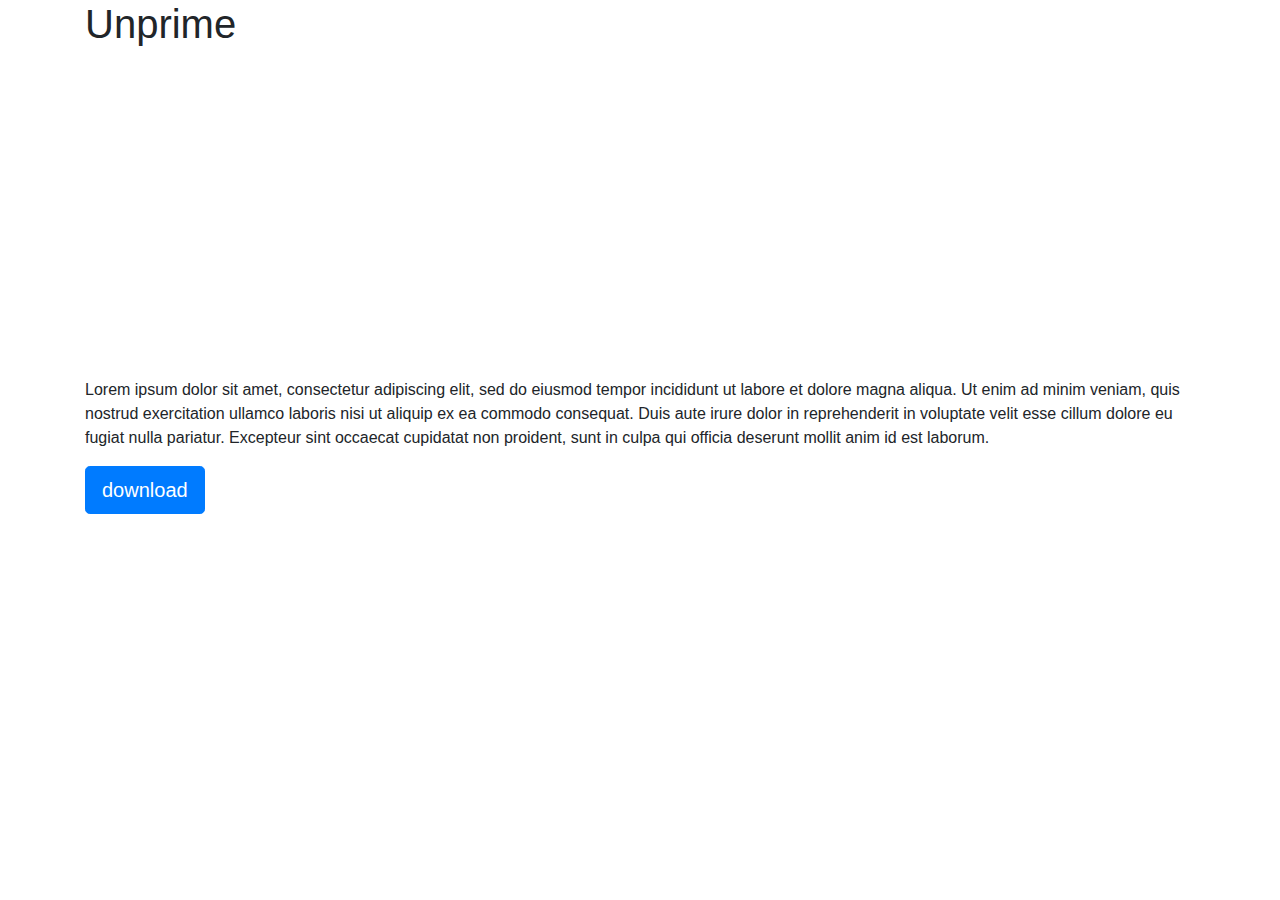
==== index.html @ d13f7005 "Update index.html" ====
<!DOCTYPE html>
<html class="no-js" lang="">
  <head>
    <meta charset="utf-8" />
    <title></title>
    <meta name="description" content="" />
    <meta name="viewport" content="width=device-width, initial-scale=1" />

    <!-- Place favicon.ico in the root directory -->
    <link
      rel="stylesheet"
      href="https://stackpath.bootstrapcdn.com/bootstrap/4.3.1/css/bootstrap.min.css"
      integrity="sha384-ggOyR0iXCbMQv3Xipma34MD+dH/1fQ784/j6cY/iJTQUOhcWr7x9JvoRxT2MZw1T"
      crossorigin="anonymous"
    />
    <link rel="stylesheet" href="css/main.css" />
  </head>

  <body>
    <!--[if IE]>
      <p class="browserupgrade">
        You are using an <strong>outdated</strong> browser. Please
        <a href="https://browsehappy.com/">upgrade your browser</a> to improve
        your experience and security.
      </p>
    <![endif]-->
    <div class="container">
      <div class="row">
        <div class="col-12">
          <h1>Unprime</h1>

          <iframe
            width="560"
            height="315"
            src="https://www.youtube.com/embed/CNzfE7yivSU"
            frameborder="0"
            allow="accelerometer; autoplay; encrypted-media; gyroscope; picture-in-picture"
            allowfullscreen
          ></iframe>
          <p class="description">
            Lorem ipsum dolor sit amet, consectetur adipiscing elit, sed do
            eiusmod tempor incididunt ut labore et dolore magna aliqua. Ut enim
            ad minim veniam, quis nostrud exercitation ullamco laboris nisi ut
            aliquip ex ea commodo consequat. Duis aute irure dolor in
            reprehenderit in voluptate velit esse cillum dolore eu fugiat nulla
            pariatur. Excepteur sint occaecat cupidatat non proident, sunt in
            culpa qui officia deserunt mollit anim id est laborum.
          </p>
          <a role="button" class="btn btn-primary btn-lg" href="/">download</a>
        </div>
      </div>
    </div>
    <!-- Add your site or application content here -->
    <script
      src="https://code.jquery.com/jquery-3.3.1.slim.min.js"
      integrity="sha384-q8i/X+965DzO0rT7abK41JStQIAqVgRVzpbzo5smXKp4YfRvH+8abtTE1Pi6jizo"
      crossorigin="anonymous"
    ></script>
    <script
      src="https://cdnjs.cloudflare.com/ajax/libs/popper.js/1.14.7/umd/popper.min.js"
      integrity="sha384-UO2eT0CpHqdSJQ6hJty5KVphtPhzWj9WO1clHTMGa3JDZwrnQq4sF86dIHNDz0W1"
      crossorigin="anonymous"
    ></script>
    <script
      src="https://stackpath.bootstrapcdn.com/bootstrap/4.3.1/js/bootstrap.min.js"
      integrity="sha384-JjSmVgyd0p3pXB1rRibZUAYoIIy6OrQ6VrjIEaFf/nJGzIxFDsf4x0xIM+B07jRM"
      crossorigin="anonymous"
    ></script>
  </body>
</html>
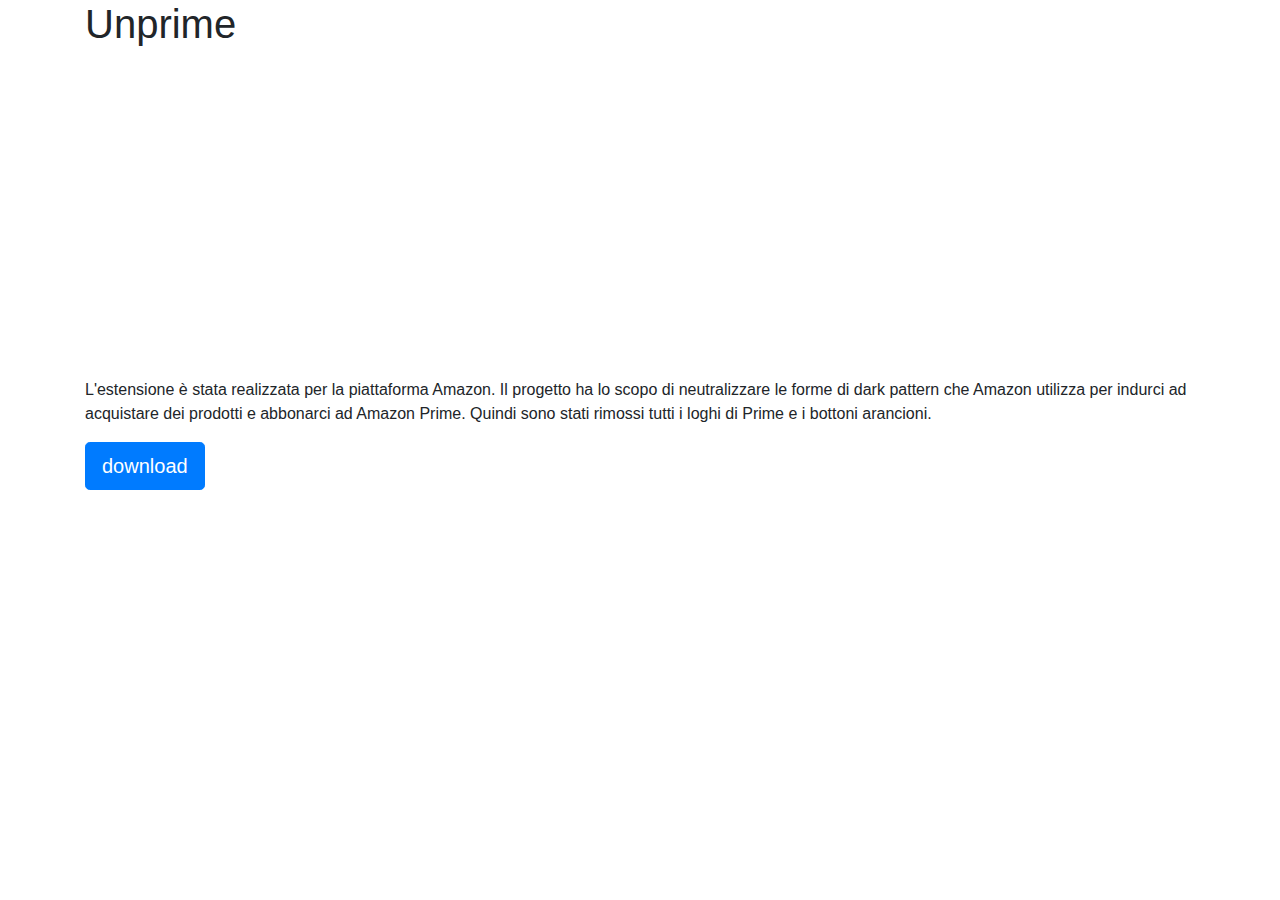
==== commit cd142706: "Update index.html" ====
--- a/index.html
+++ b/index.html
@@ -38,13 +38,7 @@
             allowfullscreen
           ></iframe>
           <p class="description">
-            Lorem ipsum dolor sit amet, consectetur adipiscing elit, sed do
-            eiusmod tempor incididunt ut labore et dolore magna aliqua. Ut enim
-            ad minim veniam, quis nostrud exercitation ullamco laboris nisi ut
-            aliquip ex ea commodo consequat. Duis aute irure dolor in
-            reprehenderit in voluptate velit esse cillum dolore eu fugiat nulla
-            pariatur. Excepteur sint occaecat cupidatat non proident, sunt in
-            culpa qui officia deserunt mollit anim id est laborum.
+            L'estensione è stata realizzata per la piattaforma Amazon. Il progetto ha lo scopo di neutralizzare le forme di dark pattern che Amazon utilizza per indurci ad acquistare dei prodotti e abbonarci ad Amazon Prime. Quindi sono stati rimossi tutti i loghi di Prime e i bottoni arancioni.
           </p>
           <a role="button" class="btn btn-primary btn-lg" href="/">download</a>
         </div>
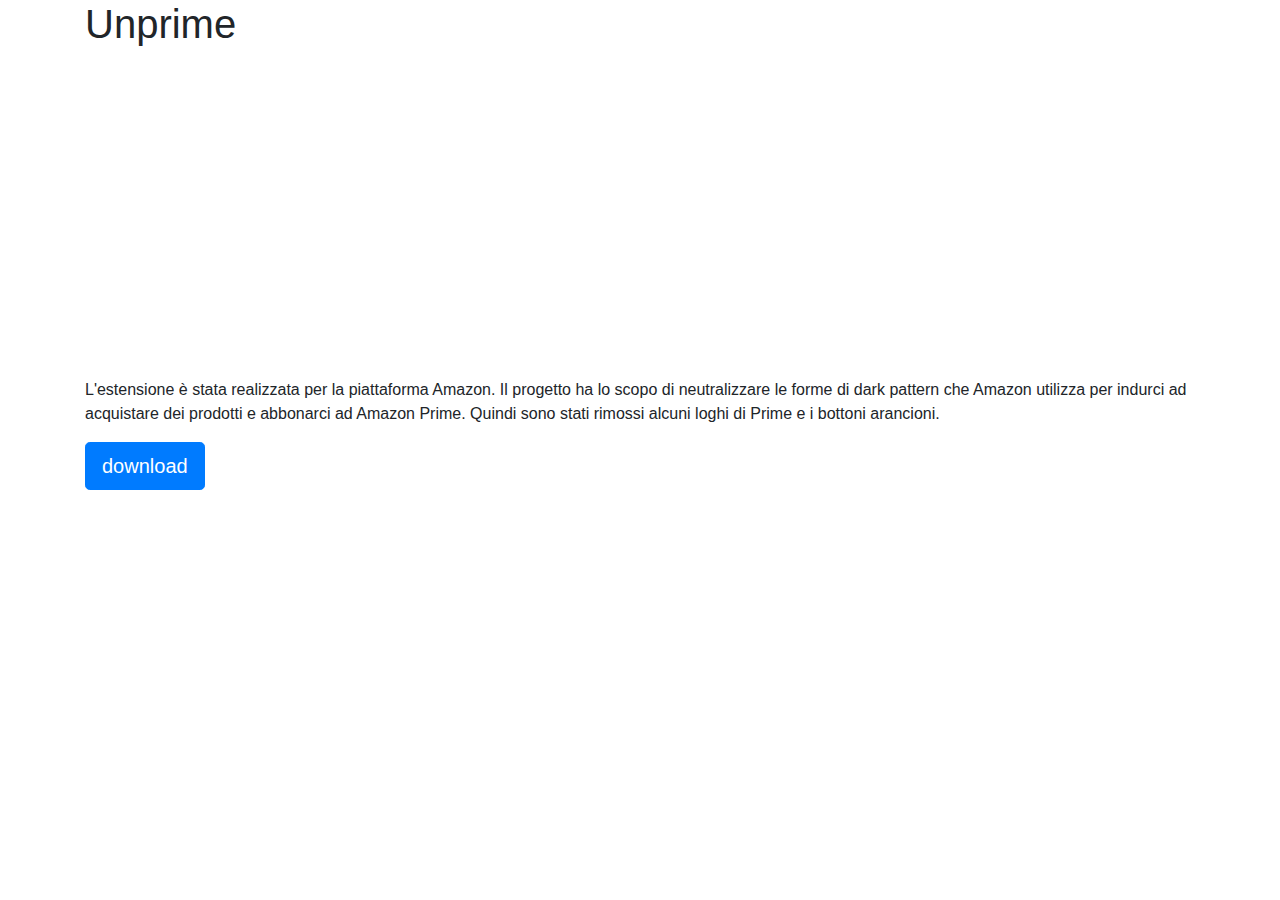
==== commit 899e6638: "Update index.html" ====
--- a/index.html
+++ b/index.html
@@ -38,7 +38,7 @@
             allowfullscreen
           ></iframe>
           <p class="description">
-            L'estensione è stata realizzata per la piattaforma Amazon. Il progetto ha lo scopo di neutralizzare le forme di dark pattern che Amazon utilizza per indurci ad acquistare dei prodotti e abbonarci ad Amazon Prime. Quindi sono stati rimossi tutti i loghi di Prime e i bottoni arancioni.
+            L'estensione è stata realizzata per la piattaforma Amazon. Il progetto ha lo scopo di neutralizzare le forme di dark pattern che Amazon utilizza per indurci ad acquistare dei prodotti e abbonarci ad Amazon Prime. Quindi sono stati rimossi alcuni loghi di Prime e i bottoni arancioni.
           </p>
           <a role="button" class="btn btn-primary btn-lg" href="/">download</a>
         </div>
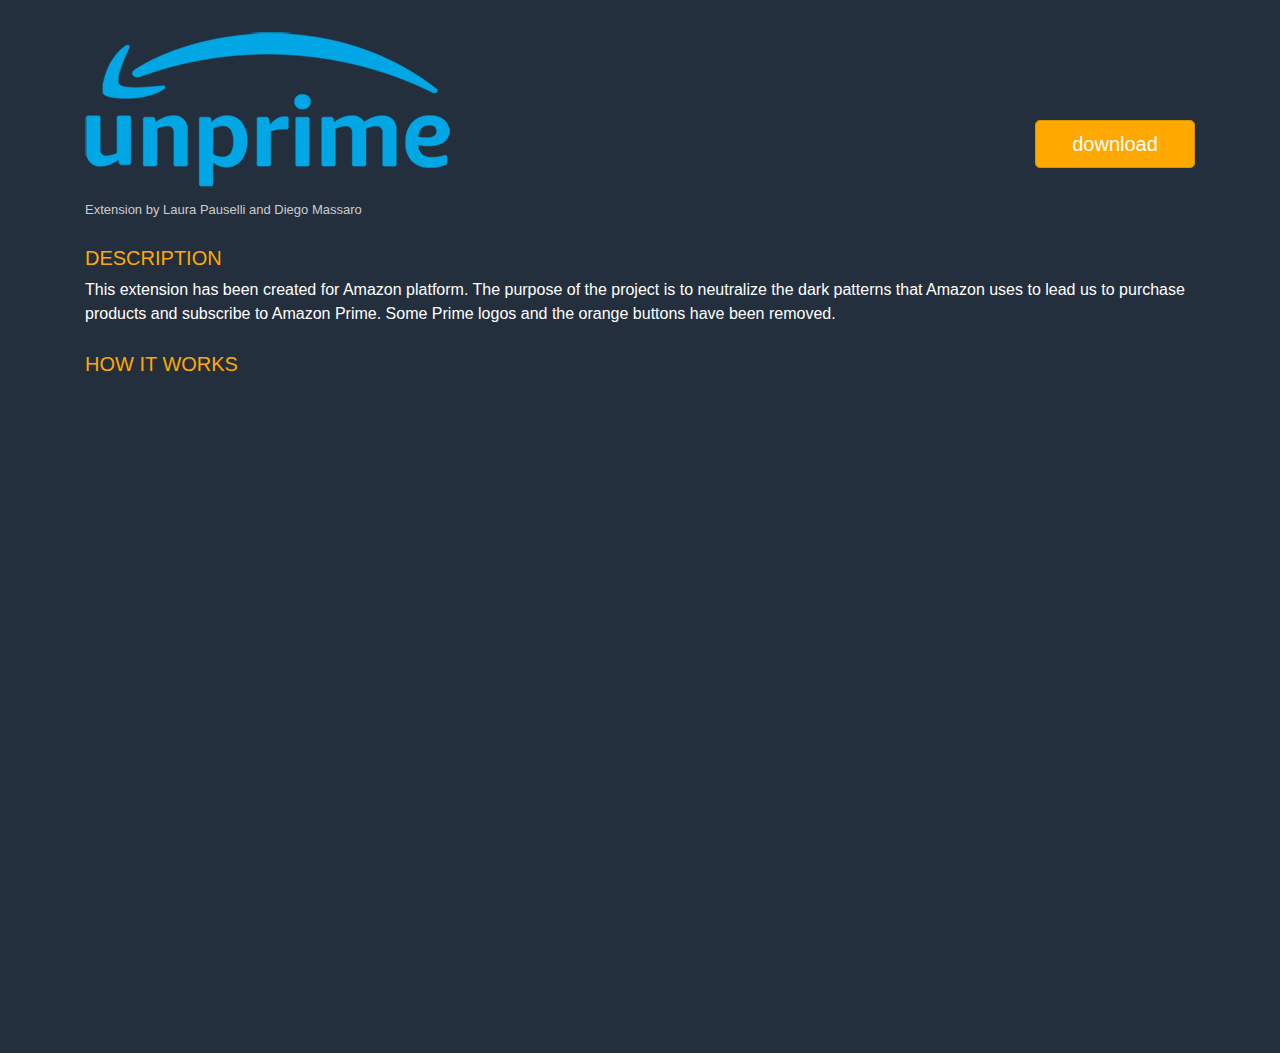
==== commit 42278fca: "Unprime" ====
--- a/index.html
+++ b/index.html
@@ -2,8 +2,8 @@
 <html class="no-js" lang="">
   <head>
     <meta charset="utf-8" />
-    <title></title>
-    <meta name="description" content="" />
+    <title>Unprime</title>
+    <meta name="This extension has been created for Amazon platform. The purpose of the project is to neutralize the  dark patterns that Amazon uses to lead us to purchase products and subscribe to Amazon Prime. Some Prime logos and the orange buttons have been removed." content="" />
     <meta name="viewport" content="width=device-width, initial-scale=1" />
 
     <!-- Place favicon.ico in the root directory -->
@@ -25,24 +25,49 @@
       </p>
     <![endif]-->
     <div class="container">
+
+      <div style="margin-top:20px;" class="row">
+        <div class="col-10">
+          <img src="Unprime.png" class="img-fluid" alt="Responsive image">
+          <p style="font-size: 13px; color:#ccc" class="description intro-box">
+            Extension by Laura Pauselli and Diego Massaro
+          </p>
+        </div>
+
+        <div style="margin-top:100px" class="col-2">
+          <a role="button" class="btn btn-primary btn-lg btn-block my-button" href="unprime-1.0-fx.xpi">download</a>
+        </div>
+      </div>
+      
       <div class="row">
         <div class="col-12">
-          <h1>Unprime</h1>
+          <h5 style="color:#ffa800; margin-top:10px">DESCRIPTION</h5>
+          <p class="description intro-box">
+            This extension has been created for Amazon platform. The purpose of the project is to neutralize the  dark patterns that Amazon uses to lead us to purchase products and subscribe to Amazon Prime. Some Prime logos and the orange buttons have been removed.
+          </p>
+        </div>
+      </div>
 
-          <iframe
-            width="560"
-            height="315"
-            src="https://www.youtube.com/embed/CNzfE7yivSU"
+      <div class="row">
+        <div class="col-12">
+          <h5 style="color:#ffa800; margin-top:10px; margin-bottom: 13px">HOW IT WORKS</h5>
+          <div style="margin-bottom: 40px" class="embed-responsive embed-responsive-16by9">
+           <iframe class="embed-responsive-item" src="https://www.youtube.com/embed/NE0wpg0f3s4" allowfullscreen></iframe>
+          </div>
+        </div>
+      </div>
+
+          <!--<iframe
+            width="100%"
+            height="400"
+            src="https://www.youtube.com/watch?v=NE0wpg0f3s4"
             frameborder="0"
             allow="accelerometer; autoplay; encrypted-media; gyroscope; picture-in-picture"
             allowfullscreen
-          ></iframe>
-          <p class="description">
-            L'estensione è stata realizzata per la piattaforma Amazon. Il progetto ha lo scopo di neutralizzare le forme di dark pattern che Amazon utilizza per indurci ad acquistare dei prodotti e abbonarci ad Amazon Prime. Quindi sono stati rimossi alcuni loghi di Prime e i bottoni arancioni.
-          </p>
-          <a role="button" class="btn btn-primary btn-lg" href="/">download</a>
-        </div>
-      </div>
+          ></iframe>-->
+
+          
+
     </div>
     <!-- Add your site or application content here -->
     <script
--- a/css/main.css
+++ b/css/main.css
@@ -0,0 +1,20 @@
+body {
+	background-color: #242f3e;
+}
+.my-button {
+	background-color: #ffa800;
+	border-color: #dd9000;
+}
+.my-button:hover {
+	background-color: #dd9000;
+	border-color: #dd9000;
+}
+.intro-box {
+	font-family: Arial;
+	color: #fff;
+}
+
+.img-fluid {
+	max-width: 100%;
+	height: auto;
+}
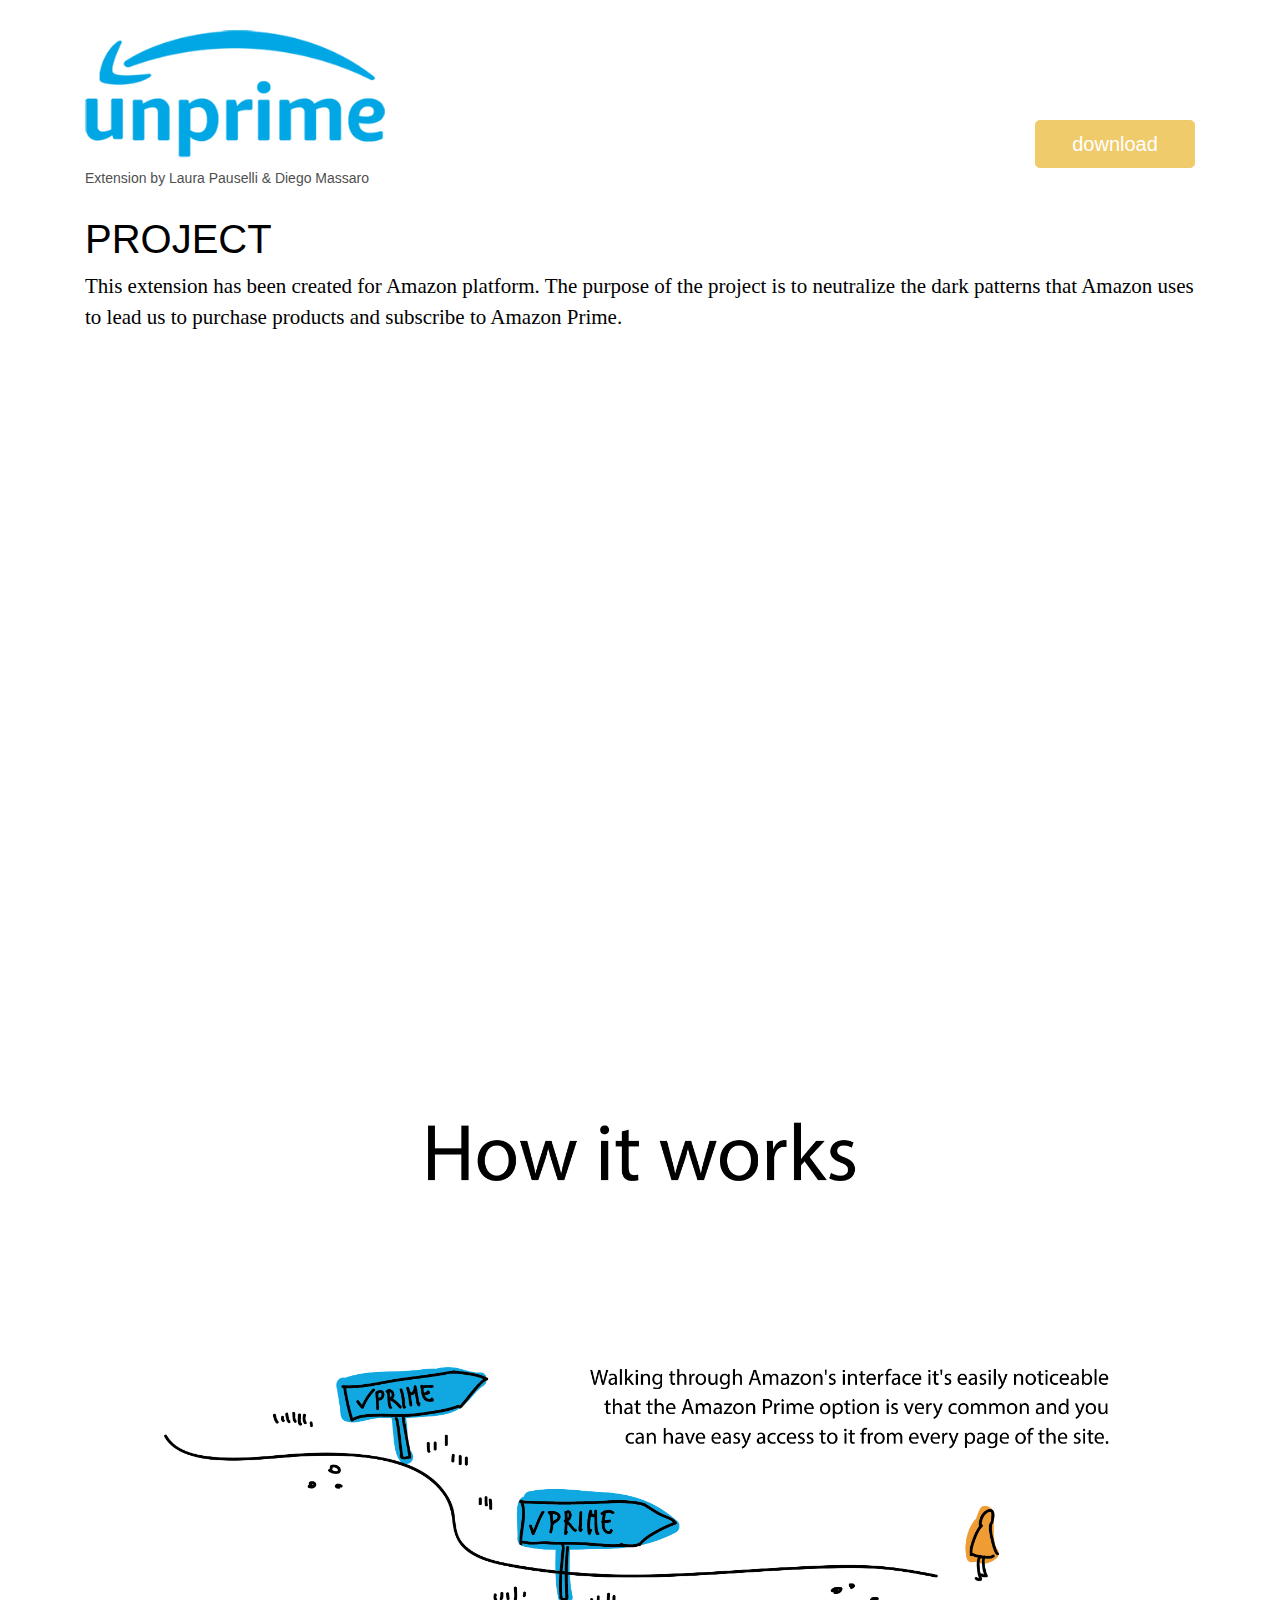
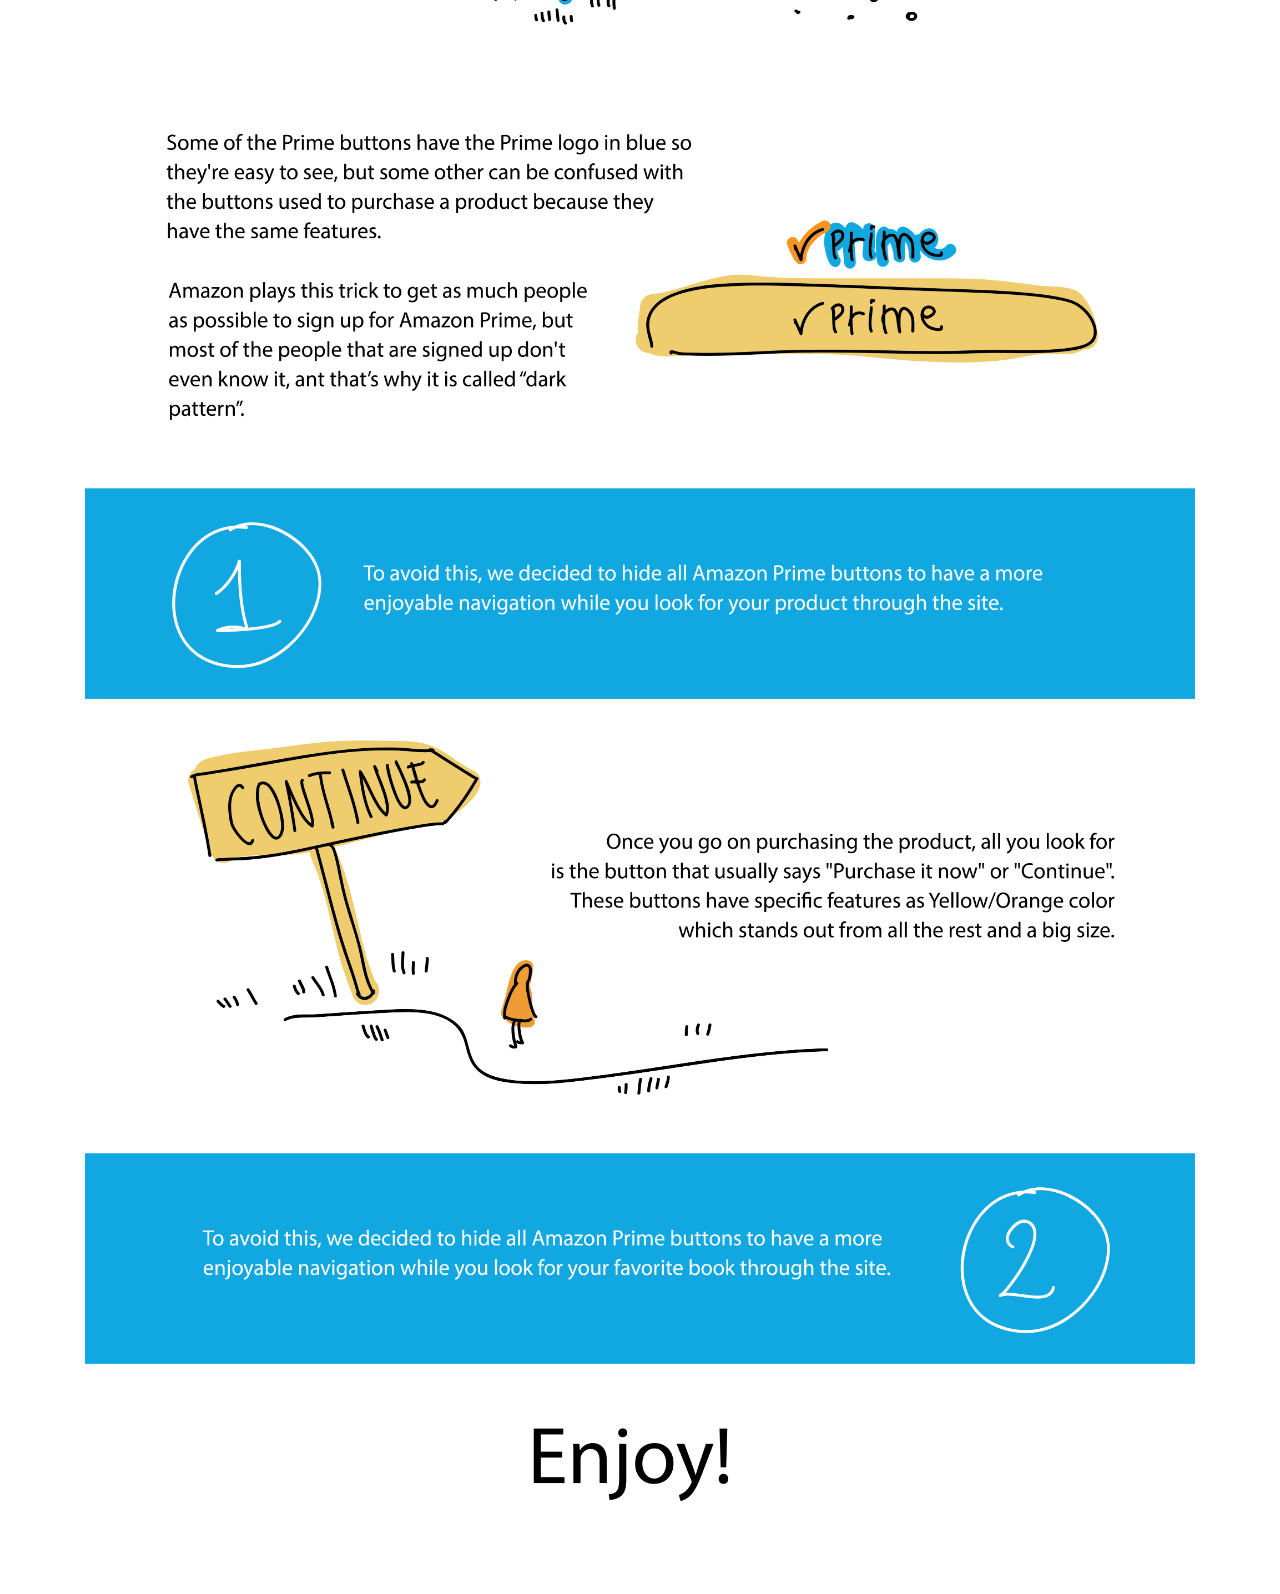
==== commit ed7fa24a: "Changes" ====
--- a/index.html
+++ b/index.html
@@ -3,7 +3,7 @@
   <head>
     <meta charset="utf-8" />
     <title>Unprime</title>
-    <meta name="This extension has been created for Amazon platform. The purpose of the project is to neutralize the  dark patterns that Amazon uses to lead us to purchase products and subscribe to Amazon Prime. Some Prime logos and the orange buttons have been removed." content="" />
+    <meta name="This extension has been created for Amazon platform. The purpose of the project is to neutralize the  dark patterns that Amazon uses to lead us to purchase products and subscribe to Amazon Prime." content="" />
     <meta name="viewport" content="width=device-width, initial-scale=1" />
 
     <!-- Place favicon.ico in the root directory -->
@@ -28,32 +28,38 @@
 
       <div style="margin-top:20px;" class="row">
         <div class="col-10">
-          <img src="Unprime.png" class="img-fluid" alt="Responsive image">
-          <p style="font-size: 13px; color:#ccc" class="description intro-box">
-            Extension by Laura Pauselli and Diego Massaro
+          <img src="Unprime.png" width="300px" class="img-fluid" alt="Responsive image">
+          <p style="font-size: 14px; color:#4f4f4f" class="description intro-box">
+            Extension by Laura Pauselli & Diego Massaro
           </p>
         </div>
 
         <div style="margin-top:100px" class="col-2">
-          <a role="button" class="btn btn-primary btn-lg btn-block my-button" href="unprime-1.0-fx.xpi">download</a>
+          
+          <a role="button" text-align="right" class="btn btn-primary btn-lg btn-block my-button" href="unprime-1.0-fx.xpi">download</a>
         </div>
       </div>
       
       <div class="row">
         <div class="col-12">
-          <h5 style="color:#ffa800; margin-top:10px">DESCRIPTION</h5>
-          <p class="description intro-box">
-            This extension has been created for Amazon platform. The purpose of the project is to neutralize the  dark patterns that Amazon uses to lead us to purchase products and subscribe to Amazon Prime. Some Prime logos and the orange buttons have been removed.
+          <h1 style="color:#000; margin-top:10px">PROJECT</h1>
+          <p style="font-size: 21px"; class="description-intro-box">
+            This extension has been created for Amazon platform. The purpose of the project is to neutralize the  dark patterns that Amazon uses to lead us to purchase products and subscribe to Amazon Prime.
           </p>
         </div>
       </div>
 
       <div class="row">
         <div class="col-12">
-          <h5 style="color:#ffa800; margin-top:10px; margin-bottom: 13px">HOW IT WORKS</h5>
-          <div style="margin-bottom: 40px" class="embed-responsive embed-responsive-16by9">
+          <div style="margin-bottom: 40px; margin-top:40px" class="embed-responsive embed-responsive-16by9">
            <iframe class="embed-responsive-item" src="https://www.youtube.com/embed/NE0wpg0f3s4" allowfullscreen></iframe>
           </div>
+        </div>
+      </div>
+
+      <div style="margin-top:0px;" class="row">
+        <div class="col-12">
+          <img src="Spiegazione.png" class="img-fluid" alt="Responsive image">
         </div>
       </div>
 
--- a/css/main.css
+++ b/css/main.css
@@ -1,17 +1,17 @@
 body {
-	background-color: #242f3e;
+	background-color: #ffffff;
 }
 .my-button {
-	background-color: #ffa800;
-	border-color: #dd9000;
+	background-color: #efcb6c;
+	border-color: #efcb6c;
 }
 .my-button:hover {
-	background-color: #dd9000;
-	border-color: #dd9000;
+	background-color: #d39d26;
+	border-color: #d39d26;
 }
-.intro-box {
-	font-family: Arial;
-	color: #fff;
+.description-intro-box {
+	font-family: Myriad Pro;
+	color: #000;
 }
 
 .img-fluid {
